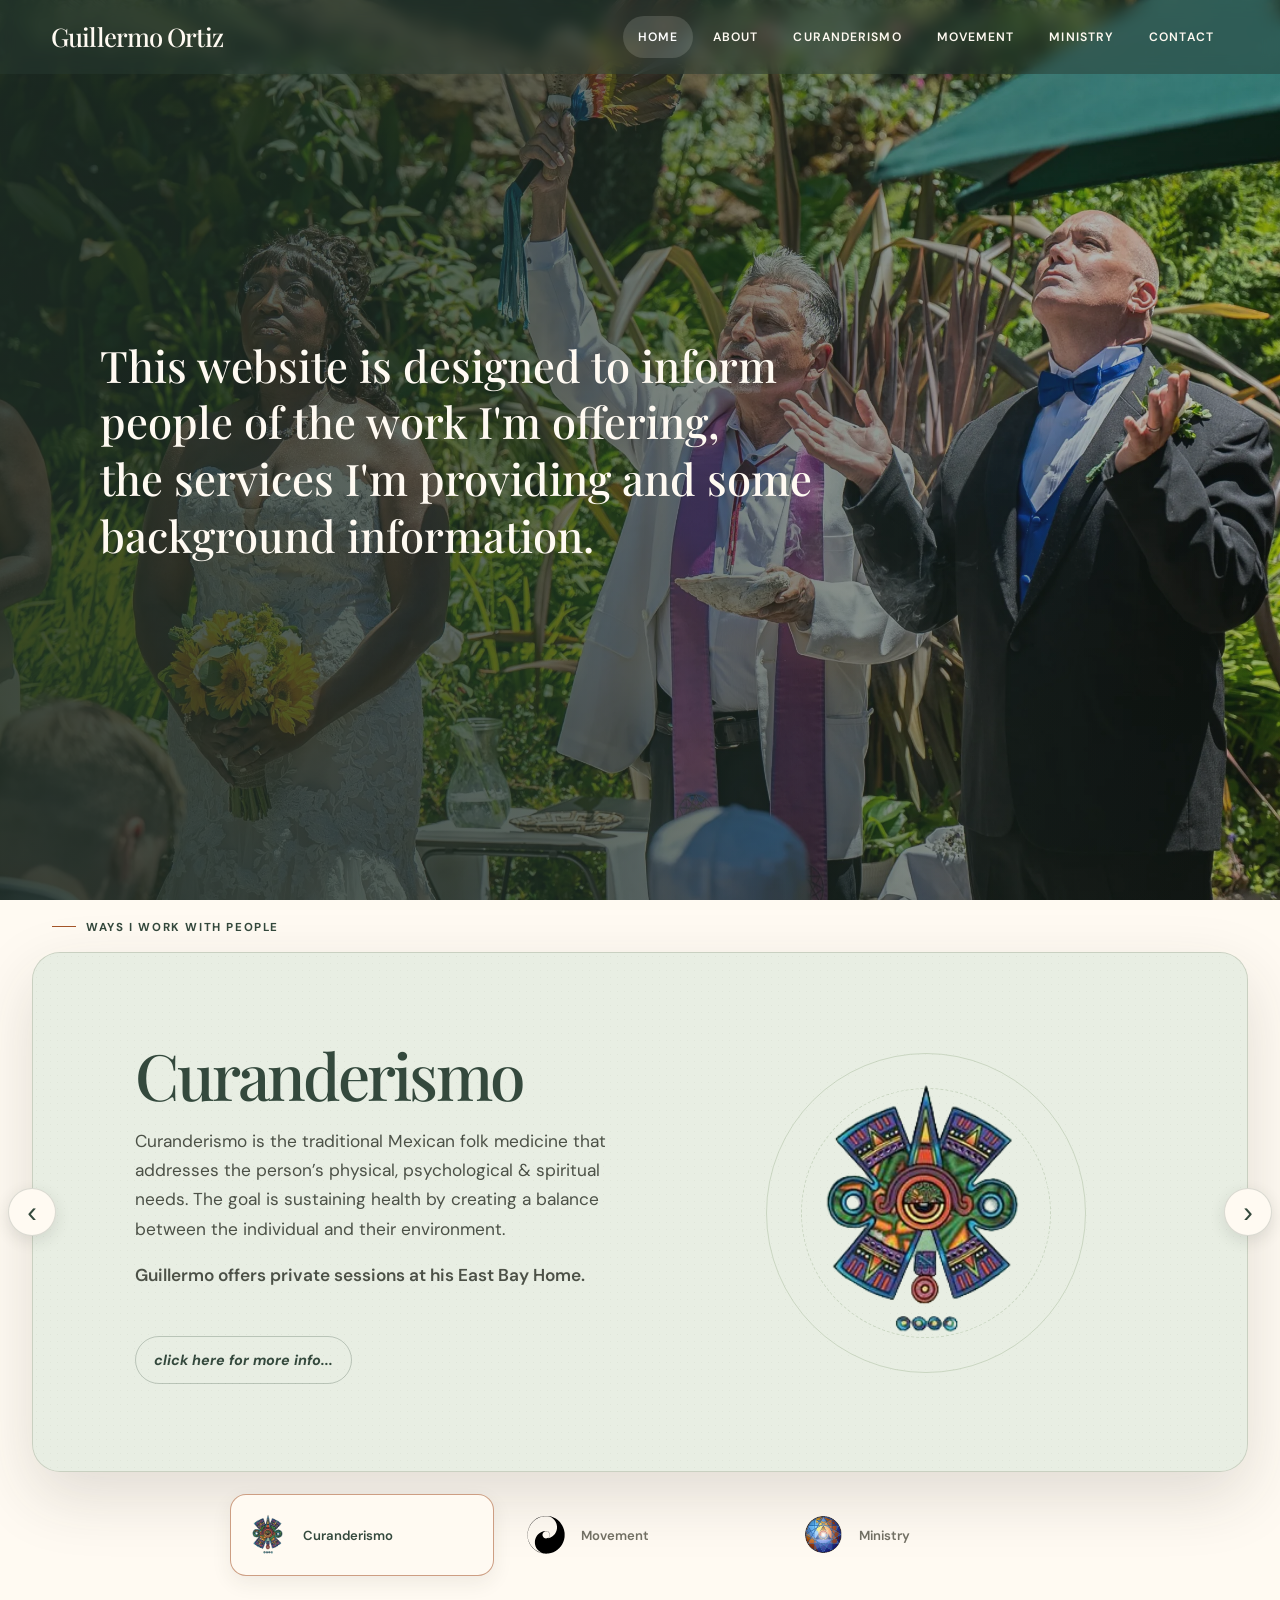
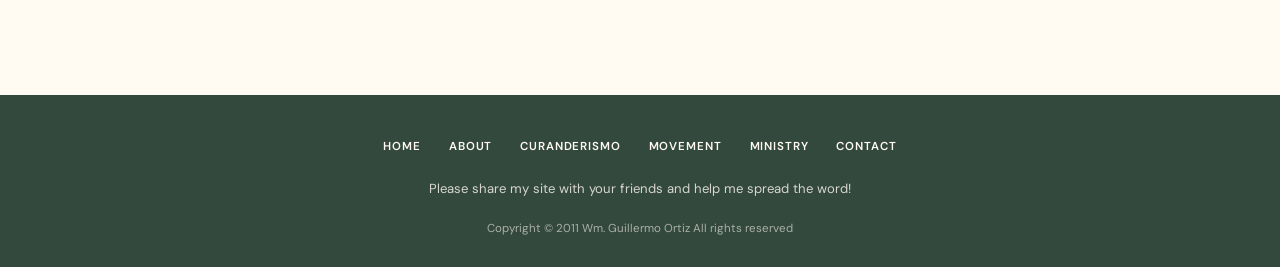
==== index.html @ c26d310f "change favicon, add initial seo" ====
<!DOCTYPE html
  PUBLIC "-//W3C//DTD XHTML 1.0 Transitional//EN" "http://www.w3.org/TR/xhtml1/DTD/xhtml1-transitional.dtd">
<html xmlns="http://www.w3.org/1999/xhtml">

<head>
  <meta http-equiv="Content-Type" content="text/html; charset=utf-8" />
  <meta name="viewport" content="width=device-width, initial-scale=1" />
  <title>Wm Guillermo Ortiz | Curanderismo, Movement &amp; Ministry</title>
  <meta name="description" content="Explore Wm Guillermo Ortiz’s work in curanderismo, tai chi ch’uan, movement, and ministry, cultivating health, joy, and well-being in the East Bay." />
  <link rel="canonical" href="https://www.wmguillermo.com/" />
  <meta property="og:type" content="website" />
  <meta property="og:site_name" content="Wm Guillermo Ortiz" />
  <meta property="og:title" content="Wm Guillermo Ortiz | Curanderismo, Movement &amp; Ministry" />
  <meta property="og:description" content="Cultivating and sustaining health, joy and well-being in one’s body, home and life." />
  <meta property="og:url" content="https://www.wmguillermo.com/" />
  <meta property="og:image" content="https://www.wmguillermo.com/images/og-guillermo.png" />
  <meta property="og:image:width" content="1200" />
  <meta property="og:image:height" content="630" />
  <meta property="og:image:alt" content="Wm Guillermo Ortiz — curanderismo, movement, and ministry" />
  <meta name="twitter:card" content="summary_large_image" />
  <meta name="twitter:title" content="Wm Guillermo Ortiz | Curanderismo, Movement &amp; Ministry" />
  <meta name="twitter:description" content="Cultivating and sustaining health, joy and well-being in one’s body, home and life." />
  <meta name="twitter:image" content="https://www.wmguillermo.com/images/og-guillermo.png" />
  <meta name="twitter:image:alt" content="Wm Guillermo Ortiz — curanderismo, movement, and ministry" />
  <script type="application/ld+json">
    {
      "@context": "https://schema.org",
      "@type": "Person",
      "name": "Wm Guillermo Ortiz",
      "url": "https://www.wmguillermo.com/",
      "image": "https://www.wmguillermo.com/images/about-pic3.jpg",
      "description": "Movement teacher, curandero, and ordained minister cultivating health, joy, and well-being in body, home, and life.",
      "knowsAbout": ["Curanderismo", "Tai chi ch’uan", "Movement awareness", "Conscious dance", "Ceremony and ministry"]
    }
  </script>
  <link href="/css/styles.css" rel="stylesheet" type="text/css" media="screen" />
  <link rel="icon" type="image/png" sizes="64x64" href="/images/favicon.png" />
  <link rel="shortcut icon" href="/images/favicon.ico" />
  <link rel="apple-touch-icon" sizes="180x180" href="/images/apple-touch-icon.png" />
  <link href="https://fonts.googleapis.com/css2?family=Great+Vibes&family=Playfair+Display:wght@400;700&display=swap" rel="stylesheet">

</head>

<body>
  <div id="wrap" class="index">
    <div id="header">
      <div id="topnav">
        <a class="site-logo" href="index.html" aria-label="Guillermo Ortiz home">Guillermo Ortiz</a>
        <button class="mobile-menu-toggle" type="button" aria-controls="primary-navigation" aria-expanded="false" aria-label="Open navigation menu">
          <span></span><span></span><span></span>
        </button>
        <ul id="primary-navigation" aria-label="Primary navigation">
          <li><a href="index.html" aria-current="page">home</a></li>
          <li><a href="about.html">about</a></li>
          <li><a href="curanderismo.html">curanderismo</a></li>
          <li><a href="movement.html">movement</a></li>
          <li><a href="ministry.html">ministry</a></li>
          <li><a href="contact.html">contact</a></li>
</ul>
      </div>
      <div id="masthead">
        <h2 class="bigger-text italic">
          This website is designed to inform people of the work I'm
          offering,<br /> the services I'm providing and some background information.</h2>
      </div>
    </div>

    <section class="service-carousel" aria-label="Explore Guillermo's work">
      <div class="service-carousel__heading">
        <span class="service-carousel__eyebrow">WAYS I WORK WITH PEOPLE</span>
      </div>
      <div class="service-carousel__stage">
        <button class="service-carousel__arrow service-carousel__arrow--previous" type="button" aria-label="Previous service" data-service-step="-1">‹</button>
        <div class="service-carousel__slides" aria-live="polite" aria-atomic="true">
          <a class="service-slide service-slide--curanderismo is-active" href="curanderismo.html" aria-labelledby="curanderismo-title" data-service-slide="0">
            <div class="service-slide__copy">
              <h2 id="curanderismo-title">Curanderismo</h2>
              <p>Curanderismo is the traditional Mexican folk medicine that addresses the person’s physical, psychological &amp; spiritual needs. The goal is sustaining health by creating a balance between the individual and their environment.</p>
              <p class="service-slide__note">Guillermo offers private sessions at his East Bay Home.</p>
              <span class="service-slide__link">click here for more info...</span>
            </div>
            <div class="service-slide__art service-slide__art--curanderismo">
              <img src="/images/curanderismo-emblem.png" alt="Colorful traditional Mexican Curanderismo emblem" />
            </div>
          </a>
          <a class="service-slide service-slide--movement" href="movement.html" aria-labelledby="movement-title" data-service-slide="1" hidden>
            <div class="service-slide__copy">
              <h2 id="movement-title">Movement</h2>
              <p>As a Movement teacher for over 45 years (tai chi ch’uan, dance &amp; various embodiment practices) Wm Guillermo offers sessions that provide an in-depth approach that identify one’s movement patterns, develop a greater sense of grounding, balance and alignment and cultivate an effective &amp; fun daily practice.</p>
              <span class="service-slide__link">click for more info...</span>
            </div>
            <div class="service-slide__art service-slide__art--movement">
              <img src="/images/movement-emblem.svg" alt="Black yin-yang movement symbol" />
            </div>
          </a>
          <a class="service-slide service-slide--ministry" href="ministry.html" aria-labelledby="ministry-title" data-service-slide="2" hidden>
            <div class="service-slide__copy">
              <h2 id="ministry-title">Ministry</h2>
              <p>Wm Guillermo Ortiz is an ordained minister who received his Master of Divinity in 2006 from the Seminary of Spiritual Peacemaking in Ashland, Oregon.</p>
              <p class="service-slide__note">He conducts weddings, coming-of-age initiations, last rites and public ceremonies.</p>
              <span class="service-slide__link">click for more info...</span>
            </div>
            <div class="service-slide__art service-slide__art--ministry">
              <img src="/images/ministry-emblem.png" alt="Blue and gold geometric ministry emblem" />
            </div>
          </a>
        </div>
        <button class="service-carousel__arrow service-carousel__arrow--next" type="button" aria-label="Next service" data-service-step="1">›</button>
      </div>
      <div class="service-carousel__navigation" role="group" aria-label="Choose a service">
        <button class="service-carousel__thumb is-active" type="button" aria-pressed="true" data-service-index="0">
          <img src="/images/curanderismo-emblem.png" alt="" />
          <span>Curanderismo</span>
        </button>
        <button class="service-carousel__thumb" type="button" aria-pressed="false" data-service-index="1">
          <img src="/images/movement-emblem.svg" alt="" />
          <span>Movement</span>
        </button>
        <button class="service-carousel__thumb" type="button" aria-pressed="false" data-service-index="2">
          <img src="/images/ministry-emblem.png" alt="" />
          <span>Ministry</span>
        </button>
      </div>
    </section>






    <!-- <div class="skin-voyager">
      <dl class="slidedeck">
        <dd>
          <div align="center" class="marg-topbot24"><a href="tile.html"><img src="images/slide-ortiz-tile.jpg" /></a>
          </div>
        </dd>
        <dt>&nbsp;</dt>
        <dd>
          <div align="center"></div>
        </dd>
        <dd>
          <div align="center" class="marg-bot24"><a href="ministry.html"><img src="images/slide-ministry.jpg" /></a>
          </div>
        </dd>
        <dt>&nbsp;</dt>
        <dd>
          <div align="center"></div>
        </dd>
        <dt>&nbsp;</dt>
        <dd>
          <div align="center"></div>
        </dd>
        <dd>
          <div align="center" class="marg-bot24"><a href="curanderismo.html"><img
                src="images/slide-curanderismo.jpg" /></a></div>
        </dd>
        <dt>&nbsp;</dt>
        <dd>
          <div align="center"></div>
        </dd>
        <dt>&nbsp;</dt>
        <dd>
          <div align="center"></div>
        </dd>
        <dd>
          <div align="center" class="marg-bot24"><a href="movement.html"><img src="images/slide-movement.jpg" /></a>
          </div>
        </dd>
      </dl>
    </div> -->
<!--     <script type="text/javascript">
      // The most basic implementation using the default options
      $('.slidedeck').slidedeck();
    </script> -->

 <!--    <form action="http://www.wmguillermo.com/cgi-bin/FormMail.pl" method="POST"
      enctype="application/x-www-form-urlencoded">

      <input type="hidden" name="recipient" value="info">
      <input type="hidden" name="subject" value="wmguillermo.com contact/home page">
      <input type="hidden" name="redirect" value="http://www.wmguillermo.com/contact-response.html">
      <div class="box">
        <h1>You can contact me at 510-685-8270, or, use this form: </h1>
        <label>
          <span>Name</span> <input type="text" class="input_text" name="realname" id="realname" />
        </label>
        <label>
          <span>Email </span>
          <input type="text" class="input_text" name="email" id="email" />
          &nbsp;&nbsp;(I hate spam too. Your address is safe.) </label>
        <label>
          <span>Enter Code </span>
          <input type="text" class="input_text" name="secretfield" id="secretfield" />
          &nbsp;&nbsp;<strong>( &lt; TYPE THIS WORD IN: nospam )</strong> </label>
        <label>
          <span>Telephone</span>
          <input type="text" class="input_text" name="phone" id="phone" />
          &nbsp;&nbsp;(If you'd like me to call you)</label>
        <label>
          <span>Concerning </span>
          <input type="text" class="input_text" name="concerning" id="concerning" />
          &nbsp;&nbsp;(Which services are you interested in?)</label>
        <label>
          <span>Message</span>
          <textarea class="message" name="message" id="message"></textarea>
          <input type="submit" class="button" value="Send Now" />
        </label>
      </div>
    </form> -->


    <div id="footer">
      <div></div>
      <ul>
        <li><a href="index.html">home</a></li>
        <li><a href="about.html">about</a></li>
        <li><a href="curanderismo.html">curanderismo</a></li>
        <li><a href="movement.html">movement</a></li>
        <li><a href="ministry.html">ministry</a></li>
        <li><a href="contact.html">contact</a></li>
      </ul>
      <p class="mar-top">Please share my site with your friends and help me spread the word!</p><!-- 
      <div class="addthis_toolbox addthis_default_style addthis_32x32_style"
        style="width:300px; margin:0 auto; text-align:center;  padding-left:30px; padding-top: 12px;">
        <a class="addthis_button_twitter" style="padding-right: 12px;"></a>
        <a class="addthis_button_myspace" style="padding-right: 12px;"></a>
        <a class="addthis_button_facebook" style="padding-right: 12px;"></a>
        <a class="addthis_button_stumbleupon" style="padding-right: 12px;"></a>
        <a class="addthis_button_email" style="padding-right: 12px;"></a>
        <a class="addthis_button_compact"></a>
      </div>
      <script type="text/javascript" src="http://s7.addthis.com/js/250/addthis_widget.js#username=xa-4d3b138d6358c7a4">
        var addthis_exclude = 'print';
      </script> -->
      <!-- AddThis Button END -->
      <p class="tone-down-padtop">Copyright &copy; 2011 Wm. Guillermo Ortiz All rights reserved</p>
    </div>
  </div>

  <script defer src="/js/service-carousel.js"></script>
  <script defer src="/js/scroll-reveal.js"></script>
  <script defer src="/js/mobile-menu.js"></script>
</body>

</html>
---- css/styles.css ----
@import url("colors.css");

@import url("https://fonts.googleapis.com/css2?family=DM+Sans:wght@400;500;600;700&family=Playfair+Display:ital,wght@0,500;0,600;0,700;1,500&display=swap");

:root {
  --font-body: "DM Sans", "Trebuchet MS", sans-serif;
  --font-display: "Playfair Display", Georgia, serif;
  --content-width: 100%;
  --reading-width: 1600px;
  --radius-card: 22px;
  --radius-image: 14px;
  --ease: 180ms ease;
}

*,
*::before,
*::after {
  box-sizing: border-box;
}

html {
  scroll-behavior: smooth;
  background: var(--paper);
}

body {
  margin: 0;
  color: var(--ink);
  background-color: var(--paper);
  background-image: radial-gradient(rgb(85 74 54 / 5%) 0.55px, transparent 0.55px);
  background-size: 7px 7px;
  font-family: var(--font-body);
  font-size: 16px;
  line-height: 1.75;
  -webkit-font-smoothing: antialiased;
}

.scroll-scene {
  /* Temporarily hidden while reviewing the page layout. */
  display: none;
  --scene-opacity: 0.52;
  position: fixed;
  inset: 0;
  z-index: 0;
  width: 100%;
  height: 100%;
  opacity: 0;
  pointer-events: none;
  transition: opacity 1100ms ease-out;
}

.scroll-scene.is-visible {
  opacity: var(--scene-opacity);
}

@media (prefers-reduced-motion: reduce) {
  .scroll-scene {
    opacity: var(--scene-opacity);
    transition: none;
  }
}

body.has-scroll-scene #wrap {
  position: relative;
  z-index: 1;
  background: transparent;
}

img {
  display: block;
  max-width: 100%;
  height: auto;
}

a {
  color: var(--clay);
  text-decoration-thickness: 1px;
  text-underline-offset: 0.2em;
  transition: color var(--ease), background-color var(--ease), transform var(--ease);
}

a:hover {
  color: var(--forest);
}

a:focus-visible,
button:focus-visible,
input:focus-visible,
textarea:focus-visible {
  outline: 3px solid var(--ochre);
  outline-offset: 3px;
}

#wrap {
  width: 100%;
  max-width: none;
  margin: 0;
  overflow: hidden;
  background: var(--paper-light);
  border: 0;
  border-radius: 0;
  box-shadow: none;
}

/* Shared navigation */
#header,
#short-header {
  position: relative;
  z-index: 2;
}

#short-header {
  height: 74px;
}

#topnav {
  position: fixed;
  top: 0;
  left: 0;
  z-index: 100;
  display: flex;
  justify-content: space-between;
  align-items: center;
  width: 100%;
  height: 74px;
  padding: 5px clamp(20px, 4vw, 52px);
  background: var(--forest);
  color: var(--paper-light);
}

.site-logo {
  display: inline-flex;
  align-items: center;
  flex: 0 0 auto;
  min-height: 64px;
  color: var(--paper-light);
  font-family: var(--font-display);
  font-size: clamp(1.25rem, 2vw, 1.65rem);
  font-weight: 500;
  letter-spacing: -0.035em;
  line-height: 1;
  text-decoration: none;
  transition: color var(--ease), text-shadow var(--ease);
  white-space: nowrap;
}

.site-logo:hover {
  color: var(--white);
  text-shadow: 0 0 14px rgb(255 253 248 / 24%);
}

@keyframes fade-in {
  from {
    opacity: 0;
  }
  to {
    opacity: 1;
  }
}

@media (prefers-reduced-motion: no-preference) {
  .scroll-reveal {
    opacity: 0;
    transition: opacity 650ms ease-out;
  }

  .scroll-reveal.is-visible {
    opacity: 1;
  }

  .scroll-reveal.scroll-slide-in--left,
  .scroll-reveal.scroll-slide-in--right {
    transition: opacity 1000ms 120ms ease-out,
      transform 1000ms 120ms linear;
  }

  .scroll-reveal.scroll-slide-in--left {
    transform: translate3d(-96px, 0, 0);
  }

  .scroll-reveal.scroll-slide-in--right {
    transform: translate3d(96px, 0, 0);
  }

  .scroll-reveal.is-visible.scroll-slide-in--left,
  .scroll-reveal.is-visible.scroll-slide-in--right {
    transform: translate3d(0, 0, 0);
  }

  #topnav .site-logo {
    animation: fade-in 800ms ease-out both;
  }

  #topnav ul {
    animation: fade-in 750ms 180ms ease-out both;
  }

  .title-container {
    animation: fade-in 750ms 300ms ease-out both;
  }

  #wrap.index #masthead h2 {
    animation: fade-in 850ms 380ms ease-out both;
  }

  #content {
    animation: fade-in 800ms 500ms ease-out both;
  }

  .service-carousel__heading {
    animation: fade-in 750ms 500ms ease-out both;
  }

  .service-carousel__navigation {
    animation: fade-in 750ms 650ms ease-out both;
  }
}

#topnav ul,
#footer ul {
  display: flex;
  flex-wrap: wrap;
  justify-content: center;
  align-items: center;
  gap: 5px;
  padding: 0;
  margin: 0;
  list-style: none;
}

#topnav ul {
  margin-left: auto;
}

#topnav li,
#footer li {
  margin: 0;
}

#topnav li a,
#topnav li.current {
  display: inline-flex;
  align-items: center;
  min-height: 42px;
  padding: 8px 15px;
  border-radius: 999px;
  color: var(--paper-light);
  font-size: 0.76rem;
  font-weight: 600;
  letter-spacing: 0.09em;
  line-height: 1;
  text-decoration: none;
  text-transform: uppercase;
}

#topnav li a:hover,
#topnav li.current,
#topnav li a[aria-current="page"] {
  background: rgb(255 250 242 / 14%);
  color: #fff;
}

/* Home masthead */
#wrap.index #header {
  display: flex;
  flex-direction: column;
  min-height: 100vh;
  min-height: 100svh;
  background:
    linear-gradient(90deg, rgb(31 46 38 / 84%) 0%, rgb(31 46 38 / 68%) 42%, rgb(31 46 38 / 24%) 100%),
    linear-gradient(0deg, rgb(31 46 38 / 20%), transparent 52%),
    url("../images/ministry-1.webp") center 42% / cover no-repeat;
}

#wrap.index #topnav {
  background: rgb(40 59 50 / 48%);
  backdrop-filter: blur(8px);
}

#masthead {
  position: relative;
  display: flex;
  flex-direction: column;
  justify-content: flex-end;
  min-height: clamp(360px, 47vw, 530px);
  padding: clamp(35px, 7vw, 86px) clamp(28px, 8vw, 100px);
  color: var(--paper-light);
}

#wrap.index #masthead {
  flex: 1;
  justify-content: center;
  min-height: 0;
  background: transparent;
}

#masthead::after {
  position: absolute;
  right: clamp(22px, 7vw, 88px);
  bottom: 48px;
  width: 100px;
  height: 100px;
  border: 1px solid rgb(244 239 228 / 42%);
  border-radius: 50%;
  content: "";
  opacity: 0.7;
}

#wrap.index #masthead::after {
  display: none;
}

#masthead h2 {
  position: relative;
  z-index: 1;
  max-width: 730px;
  margin: 36px 0 0;
  color: var(--paper-light);
  font-family: var(--font-display);
  font-size: clamp(1.7rem, 3.4vw, 3rem);
  font-weight: 500;
  line-height: 1.3;
}

#wrap.index #masthead h2 {
  max-width: 760px;
  margin: 0;
  font-style: normal;
}

.bigger-text {
  font-size: inherit;
}

/* Interior page title */
.title-container {
  position: relative;
  display: flex;
  flex-direction: column;
  align-items: flex-start;
  width: min(100% - 80px, 1600px);
  max-width: none;
  margin-inline: auto;
  padding: clamp(55px, 8vw, 92px) 0 30px;
}

.title {
  display: block;
  color: var(--forest);
  font-family: var(--font-display);
  font-size: clamp(2.9rem, 7vw, 5.3rem);
  font-weight: 500;
  letter-spacing: -0.055em;
  line-height: 1.05;
}

.title-container hr {
  width: 100%;
  height: 1px;
  margin: 30px 0 0;
  border: 0;
  background: linear-gradient(90deg, var(--ochre), var(--line) 55%, transparent);
}

/* Reading column and content rhythm */
#content {
  width: min(100% - 80px, var(--reading-width));
  margin: 0 auto;
  padding: 12px 0 46px;
  color: var(--ink-soft);
  font-size: clamp(1.0625rem, calc(1rem + 0.13vw), 1.125rem);
}

#content::after {
  display: block;
  clear: both;
  content: "";
}

#content h1,
#content h2,
#content h3,
#content h4,
#content h5 {
  color: var(--forest);
  font-family: var(--font-display);
  font-weight: 500;
  line-height: 1.25;
}

#content h1 {
  margin: 0 0 20px;
  font-size: clamp(2rem, 4vw, 3rem);
  letter-spacing: -0.035em;
}

#content h2 {
  margin: 2.4em 0 0.55em;
  font-size: clamp(1.55rem, 2.6vw, 2.05rem);
  letter-spacing: -0.025em;
}

#content h3 {
  margin: 2em 0 0.5em;
  font-size: 1.45rem;
}

#content h4,
#content h5 {
  margin: 1.8em 0 0.5em;
  font-size: 1.15rem;
}

.curand #content h4 {
  clear: both;
}

#content p {
  margin: 0 0 1.35em;
  line-height: 1.85;
}

#content .para-one {
  color: var(--clay);
  font-family: var(--font-display);
  font-size: clamp(1.25rem, 2vw, 1.55rem);
  font-style: italic;
  line-height: 1.6;
}

#content blockquote {
  margin: 2.2rem 0;
  padding: 25px 30px;
  border-left: 3px solid var(--ochre);
  border-radius: 0 var(--radius-image) var(--radius-image) 0;
  background: var(--sage-pale);
  color: var(--ink-soft);
}

#content blockquote p:last-child {
  margin-bottom: 0;
}

#content blockquote.center-text h5 {
  margin: 1.15em 0 0.2em;
}

#content blockquote.center-text h5:nth-of-type(2),
#content blockquote.center-text br {
  display: none;
}

#content blockquote.center-text p {
  margin-bottom: 0.55em;
}

#content .quote-sig,
.quote-sig {
  margin-top: -0.6em;
  color: var(--muted);
  font-size: 1rem;
  font-style: italic;
}

.italic {
  font-style: italic;
}

.img-left,
.img-right,
.img-right-vert-mar {
  width: min(42%, 440px);
  height: auto;
  margin: 0.35em 32px 22px 0;
  border: 7px solid var(--white);
  border-radius: var(--radius-image);
  box-shadow: 0 8px 24px rgb(45 48 40 / 13%);
  object-fit: cover;
}

.img-left {
  float: left;
}

.img-right,
.img-right-vert-mar {
  float: right;
  margin-right: 0;
  margin-left: 32px;
}

/* Keep small originals crisp while giving larger source images room to balance
   the wide reading column. */
#content img[src$="sam.jpg"] { max-width: 347px; }
#content img[src$="tile-1.jpg"] { max-width: 352px; }
#content img[src$="tile-3.jpg"] { max-width: 350px; }
#content img[src$="elana-1.jpg"] { max-width: 209px; }

.img-right-vert-mar {
  margin-top: 22px;
}

.top-10 {
  margin-top: 10px;
}

.center-text {
  text-align: center;
}

.tone-down,
.tone-down-padtop {
  color: var(--muted);
}

/* Contact forms */
#wrap.contact #content {
  width: min(100% - 56px, 800px);
}

form {
  width: min(100% - 56px, 800px);
  margin: 18px auto 70px;
}

.box {
  padding: clamp(24px, 5vw, 48px);
  border: 1px solid var(--line);
  border-radius: var(--radius-card);
  background:
    radial-gradient(ellipse at top right, rgb(213 147 97 / 10%), transparent 48%),
    #f7f2e8;
  box-shadow: 0 14px 34px rgb(45 48 40 / 8%);
}

.box h1 {
  margin: 0 0 26px;
  color: var(--forest);
  font-family: var(--font-display);
  font-size: clamp(1.55rem, 3vw, 2rem);
  font-weight: 500;
  line-height: 1.35;
}

.box h1 a {
  color: var(--clay);
  white-space: nowrap;
}

.box label {
  display: flex;
  flex-wrap: wrap;
  align-items: center;
  gap: 9px 12px;
  padding: 13px 0;
  color: var(--muted);
  font-size: 1rem;
}

.box label > span {
  flex: 0 0 118px;
  color: var(--ink);
  font-size: 1rem;
  font-weight: 600;
}

.box .input_text,
.box .message {
  flex: 1 1 260px;
  min-width: 0;
  padding: 12px 14px;
  border: 1px solid #c9c1b1;
  border-radius: 9px;
  background: var(--white);
  color: var(--ink);
  font: inherit;
}

.box .message {
  min-height: 150px;
  resize: vertical;
}

.box label:has(.button) {
  justify-content: flex-start;
}

.box .button {
  flex: 0 0 auto;
  min-height: 47px;
  margin: 12px 0 0 130px;
  padding: 11px 24px;
  border: 0;
  border-radius: 999px;
  background: var(--clay);
  color: var(--white);
  cursor: pointer;
  font: 600 0.83rem var(--font-body);
  letter-spacing: 0.08em;
  text-transform: uppercase;
  transition: background-color var(--ease), transform var(--ease);
}

.box .button:hover {
  transform: translateY(-2px);
  background: var(--forest);
}

/* Homepage service carousel */
.service-carousel {
  --slide-accent: var(--sage);
  width: min(100% - 64px, 1420px);
  margin: -50px auto 0;
  padding: 68px 0 74px;
  position: relative;
  z-index: 1;
}

.service-carousel__heading {
  display: flex;
  justify-content: space-between;
  align-items: center;
  margin: 0 20px 14px;
  color: var(--forest);
}

.service-carousel__eyebrow,
.service-slide__kicker {
  font-size: 0.72rem;
  font-weight: 700;
  letter-spacing: 0.14em;
  text-transform: uppercase;
}

.service-carousel__eyebrow::before {
  display: inline-block;
  width: 24px;
  height: 1px;
  margin: 0 10px 4px 0;
  background: var(--clay);
  content: "";
}

.service-carousel__eyebrow {
  text-transform: uppercase;
}

.service-carousel__stage {
  position: relative;
}

.service-carousel__slides {
  display: grid;
  overflow: hidden;
  border: 1px solid rgb(76 81 71 / 13%);
  border-radius: 28px;
  background: var(--sage-light);
  box-shadow: 0 24px 65px rgb(45 48 40 / 15%);
}

.service-slide {
  --slide-accent: var(--sage);
  display: grid;
  align-self: start;
  grid-area: 1 / 1;
  min-height: 420px;
  grid-template-columns: minmax(0, 1.05fr) minmax(280px, 0.95fr);
  align-items: center;
  gap: clamp(30px, 7vw, 110px);
  padding: clamp(34px, 6.5vw, 90px) clamp(38px, 8vw, 120px);
  background-color: #e8eee3;
  background-image: radial-gradient(rgb(85 74 54 / 5%) 0.55px, transparent 0.55px);
  background-size: 7px 7px;
  color: var(--ink);
  cursor: pointer;
  text-decoration: none;
  opacity: 1;
  transition: opacity 760ms ease-in-out;
}

.service-slide[hidden] {
  display: none;
}

.service-slide.is-fading-in,
.service-slide.is-fading-out {
  opacity: 0;
}

.service-slide.is-fading-out {
  pointer-events: none;
}

.service-slide.is-active {
  opacity: 1;
}

.service-slide--movement {
  --slide-accent: var(--ochre);
  background-color: #eee7db;
}

.service-slide--ministry {
  --slide-accent: var(--clay);
  background-color: #f3e8d7;
}

.service-slide__copy {
  max-width: 610px;
}

.service-slide__kicker {
  margin-bottom: 14px;
  color: var(--slide-accent);
}

.service-slide h2 {
  margin: 0 0 18px;
  color: var(--forest);
  font-family: var(--font-display);
  font-size: clamp(2.3rem, 5vw, 4.5rem);
  font-weight: 500;
  letter-spacing: -0.045em;
  line-height: 1.04;
}

.service-slide__copy > p:not(.service-slide__kicker) {
  max-width: 610px;
  color: var(--ink-soft);
  font-size: clamp(1rem, 1.35vw, 1.2rem);
  line-height: 1.7;
}

.service-slide__copy .service-slide__note {
  margin-top: 14px;
  color: var(--forest);
  font-size: 0.95rem;
  font-weight: 600;
}

.service-slide__link {
  display: inline-flex;
  align-items: center;
  gap: 14px;
  min-height: 48px;
  margin-top: 28px;
  padding: 0 18px;
  border: 1px solid rgb(52 73 61 / 26%);
  border-radius: 999px;
  color: var(--forest);
  font-size: 0.9rem;
  font-style: italic;
  font-weight: 700;
  letter-spacing: 0;
  text-decoration: none;
  text-transform: none;
  transition: color var(--ease), background-color var(--ease), border-color var(--ease), transform var(--ease);
}

.service-slide:hover .service-slide__link,
.service-slide:focus-visible .service-slide__link {
  transform: translateY(-2px);
  border-color: var(--forest);
  background: var(--forest);
  color: var(--white);
}

.service-slide__art {
  display: grid;
  min-height: 290px;
  place-items: center;
  position: relative;
}

.service-slide__art::before,
.service-slide__art::after {
  position: absolute;
  z-index: 0;
  border: 1px solid color-mix(in srgb, var(--slide-accent) 33%, transparent);
  border-radius: 50%;
  content: "";
}

.service-slide__art::before {
  width: min(100%, 320px);
  aspect-ratio: 1;
}

.service-slide__art::after {
  width: min(78%, 250px);
  aspect-ratio: 1;
  border-style: dashed;
  transform: rotate(-14deg);
}

.service-slide__art img {
  position: relative;
  z-index: 1;
  width: min(65%, 240px);
  max-height: 270px;
  object-fit: contain;
}

.service-slide__art--movement img {
  width: min(58%, 220px);
}

.service-slide__art--ministry img {
  width: min(66%, 240px);
}

.service-slide__art-caption {
  position: absolute;
  z-index: 2;
  right: 0;
  bottom: 0;
  padding: 8px 13px;
  border: 1px solid rgb(76 81 71 / 14%);
  border-radius: 999px;
  background: rgb(255 250 242 / 76%);
  color: var(--muted);
  font-family: var(--font-display);
  font-size: 0.82rem;
  font-style: italic;
}

.service-carousel__arrow {
  display: grid;
  width: 48px;
  height: 48px;
  position: absolute;
  z-index: 3;
  top: 50%;
  place-items: center;
  border: 1px solid rgb(52 73 61 / 18%);
  border-radius: 50%;
  background: var(--paper-light);
  box-shadow: 0 5px 16px rgb(45 48 40 / 12%);
  color: var(--forest);
  cursor: pointer;
  font-size: 1.8rem;
  line-height: 1;
  transform: translateY(-50%);
  transition: transform var(--ease), background-color var(--ease), color var(--ease);
}

.service-carousel__arrow:hover {
  transform: translateY(-50%) scale(1.06);
  background: var(--forest);
  color: var(--white);
}

.service-carousel__arrow--previous { left: -24px; }
.service-carousel__arrow--next { right: -24px; }

.service-carousel__navigation {
  display: grid;
  width: min(100%, 820px);
  grid-template-columns: repeat(3, minmax(0, 1fr));
  gap: 14px;
  margin: 22px auto 0;
}

.service-carousel__thumb {
  display: flex;
  min-width: 0;
  min-height: 82px;
  align-items: center;
  gap: 14px;
  padding: 12px 16px;
  border: 1px solid transparent;
  border-radius: 16px;
  background: transparent;
  color: var(--muted);
  cursor: pointer;
  font: 600 0.82rem var(--font-body);
  text-align: left;
  transition: border-color var(--ease), background-color var(--ease), transform var(--ease), color var(--ease);
}

.service-carousel__thumb:hover {
  transform: translateY(-2px);
  background: rgb(255 250 242 / 62%);
  color: var(--forest);
}

.service-carousel__thumb.is-active {
  border-color: color-mix(in srgb, var(--clay) 55%, transparent);
  background: var(--paper-light);
  box-shadow: 0 7px 20px rgb(45 48 40 / 8%);
  color: var(--forest);
}

.service-carousel__thumb img {
  width: 42px;
  height: 42px;
  flex: 0 0 auto;
  object-fit: contain;
}

.service-carousel__thumb span {
  display: grid;
  gap: 2px;
}

.service-carousel__thumb small {
  color: var(--clay);
  font-size: 0.62rem;
  letter-spacing: 0.1em;
}

/* Footer */
#footer {
  margin-top: 45px;
  padding: 36px 24px 28px;
  background: var(--forest);
  color: var(--paper-light);
  text-align: center;
}

#footer ul {
  gap: 4px 10px;
}

#footer li a {
  display: inline-block;
  padding: 6px 9px;
  color: var(--paper-light);
  font-size: 0.72rem;
  font-weight: 600;
  letter-spacing: 0.075em;
  text-decoration: none;
  text-transform: uppercase;
}

#footer li a:hover {
  color: var(--ochre);
}

#footer p {
  margin: 15px 0 0;
  color: rgb(255 250 242 / 80%);
  font-size: 0.82rem;
}

#footer .tone-down-padtop {
  margin-top: 18px;
  color: rgb(255 250 242 / 58%);
  font-size: 0.72rem;
}

.mar-top { margin-top: 20px; }
.spacer-32 { min-height: 18px; }
.marg-bot24 { margin-bottom: 24px; }
.marg-topbot24 { margin-block: 24px; }
.clear { clear: both; }

@media (max-width: 1000px) {
  .service-slide {
    gap: 35px;
    padding-inline: 66px;
  }

  .service-slide__art {
    min-height: 250px;
  }
}

@media (max-width: 860px) {
  #content {
    width: calc(100% - 48px);
  }

  .img-left,
  .img-right,
  .img-right-vert-mar {
    float: none;
    display: block;
    width: min(100%, 560px);
    margin: 8px auto 24px;
  }
}

@media (max-width: 700px) {
  .scroll-reveal.scroll-slide-in--left {
    transform: translate3d(-72px, 0, 0);
  }

  .scroll-reveal.scroll-slide-in--right {
    transform: translate3d(72px, 0, 0);
  }

  .scroll-scene {
    --scene-opacity: 0.36;
  }

  #wrap {
    width: 100%;
    max-width: none;
    margin: 0 auto;
    border: 0;
    border-radius: 0;
  }

  #topnav {
    height: 132px;
    flex-wrap: wrap;
    justify-content: center;
    align-content: center;
    gap: 0 8px;
    padding: 5px 10px;
  }

  #short-header {
    height: 132px;
  }

  .site-logo {
    min-height: 44px;
    font-size: 1.2rem;
    justify-content: center;
  }

  #topnav ul {
    gap: 2px;
    margin-left: 0;
  }

  #topnav li a,
  #topnav li.current {
    min-height: 36px;
    padding: 7px 10px;
    font-size: 0.65rem;
    letter-spacing: 0.06em;
  }

  #masthead {
    min-height: 330px;
    padding: 35px 25px 47px;
  }

  #wrap.index #header {
    min-height: 100vh;
    min-height: 100svh;
    background-position: 58% center;
  }

  #wrap.index #masthead {
    padding: 35px 25px 47px;
  }

  #masthead::after {
    right: 24px;
    bottom: 20px;
    width: 58px;
    height: 58px;
  }

  #masthead h2 {
    max-width: 560px;
    margin-top: 20px;
  }

  .title-container {
    width: calc(100% - 40px);
    padding: 52px 0 23px;
  }

  #content { width: calc(100% - 40px); }

  .service-carousel {
    width: calc(100% - 32px);
    margin-top: -38px;
    padding-top: 52px;
    padding-bottom: 48px;
  }

  .service-carousel__heading {
    margin-inline: 8px;
  }

  .service-carousel__slides {
    border-radius: 22px;
  }

  .service-slide {
    grid-template-columns: 1fr;
    gap: 18px;
    padding: 30px 27px 34px;
  }

  .service-slide__art {
    min-height: 190px;
    grid-row: 1;
  }

  .service-slide__art::before {
    width: 190px;
  }

  .service-slide__art::after {
    width: 150px;
  }

  .service-slide__art img,
  .service-slide__art--movement img,
  .service-slide__art--ministry img {
    width: auto;
    max-width: 145px;
    max-height: 160px;
  }

  .service-slide__art-caption {
    right: 8px;
    bottom: -3px;
  }

  .service-slide h2 {
    font-size: clamp(2.3rem, 10vw, 3.3rem);
  }

  .service-carousel__arrow {
    width: 40px;
    height: 40px;
  }

  .service-carousel__arrow--previous { left: -12px; }
  .service-carousel__arrow--next { right: -12px; }

  .service-carousel__navigation {
    gap: 6px;
    margin-top: 12px;
  }

  .service-carousel__thumb {
    min-height: 64px;
    justify-content: center;
    gap: 7px;
    padding: 8px;
    border-radius: 12px;
    font-size: 0.72rem;
  }

  .service-carousel__thumb img {
    width: 30px;
    height: 30px;
  }

  form {
    width: calc(100% - 36px);
  }

}

@media (max-width: 480px) {
  body { font-size: 16px; }

  .title {
    font-size: clamp(2.2rem, 10vw, 2.9rem);
  }

  #topnav li a,
  #topnav li.current {
    padding-inline: 7px;
    font-size: 0.59rem;
  }

  #content blockquote {
    padding: 20px;
  }

  .service-carousel__navigation {
    grid-template-columns: 1fr;
  }

  .service-carousel__thumb {
    justify-content: flex-start;
    padding-inline: 14px;
  }

  .box label {
    display: block;
  }

  .box label > span {
    display: block;
    margin-bottom: 7px;
  }

  .box .input_text,
  .box .message {
    width: 100%;
    margin-bottom: 7px;
  }

  .box .button {
    margin: 12px 0 0;
  }
}

/* Compact, keyboard-accessible navigation for phones and tablets. */
.mobile-menu-toggle {
  display: none;
}

@media (max-width: 900px) {
  #topnav {
    height: 74px;
    flex-wrap: nowrap;
    justify-content: space-between;
    gap: 12px;
    padding-inline: clamp(18px, 5vw, 32px);
  }

  #short-header {
    height: 74px;
  }

  #topnav .site-logo {
    min-height: 44px;
    justify-content: flex-start;
    font-size: clamp(1.15rem, 4vw, 1.45rem);
  }

  .mobile-menu-toggle {
    display: flex;
    width: 46px;
    height: 46px;
    flex: 0 0 46px;
    flex-direction: column;
    align-items: center;
    justify-content: center;
    gap: 5px;
    padding: 0;
    border: 1px solid rgb(255 250 242 / 34%);
    border-radius: 50%;
    background: transparent;
    color: var(--paper-light);
    cursor: pointer;
    transition: background-color var(--ease), border-color var(--ease);
  }

  .mobile-menu-toggle:hover,
  #topnav.is-open .mobile-menu-toggle {
    border-color: rgb(255 250 242 / 62%);
    background: rgb(255 250 242 / 12%);
  }

  .mobile-menu-toggle span {
    display: block;
    width: 19px;
    height: 2px;
    border-radius: 2px;
    background: currentColor;
    transition: transform var(--ease), opacity var(--ease);
  }

  #topnav.is-open .mobile-menu-toggle span:first-child {
    transform: translateY(7px) rotate(45deg);
  }

  #topnav.is-open .mobile-menu-toggle span:nth-child(2) {
    opacity: 0;
  }

  #topnav.is-open .mobile-menu-toggle span:last-child {
    transform: translateY(-7px) rotate(-45deg);
  }

  #topnav #primary-navigation {
    position: absolute;
    top: 100%;
    right: 0;
    left: 0;
    display: none;
    max-height: calc(100vh - 74px);
    max-height: calc(100svh - 74px);
    flex-direction: column;
    align-items: stretch;
    gap: 4px;
    overflow-y: auto;
    padding: 12px 18px 20px;
    margin: 0;
    border-radius: 0 0 18px 18px;
    background: var(--forest);
    box-shadow: 0 18px 30px rgb(20 31 25 / 22%);
  }

  #topnav.is-open #primary-navigation {
    display: flex;
    animation: fade-in 180ms ease-out both;
  }

  #topnav #primary-navigation li a {
    display: flex;
    width: 100%;
    min-height: 48px;
    justify-content: flex-start;
    padding: 13px 16px;
    border-radius: 12px;
    font-size: 0.8rem;
    letter-spacing: 0.08em;
  }

  #topnav #primary-navigation li a[aria-current="page"] {
    background: rgb(255 250 242 / 15%);
    color: var(--white);
  }
}

@media (prefers-reduced-motion: reduce) {
  *, *::before, *::after {
    scroll-behavior: auto !important;
    transition-duration: 0.01ms !important;
    animation: none !important;
  }
}
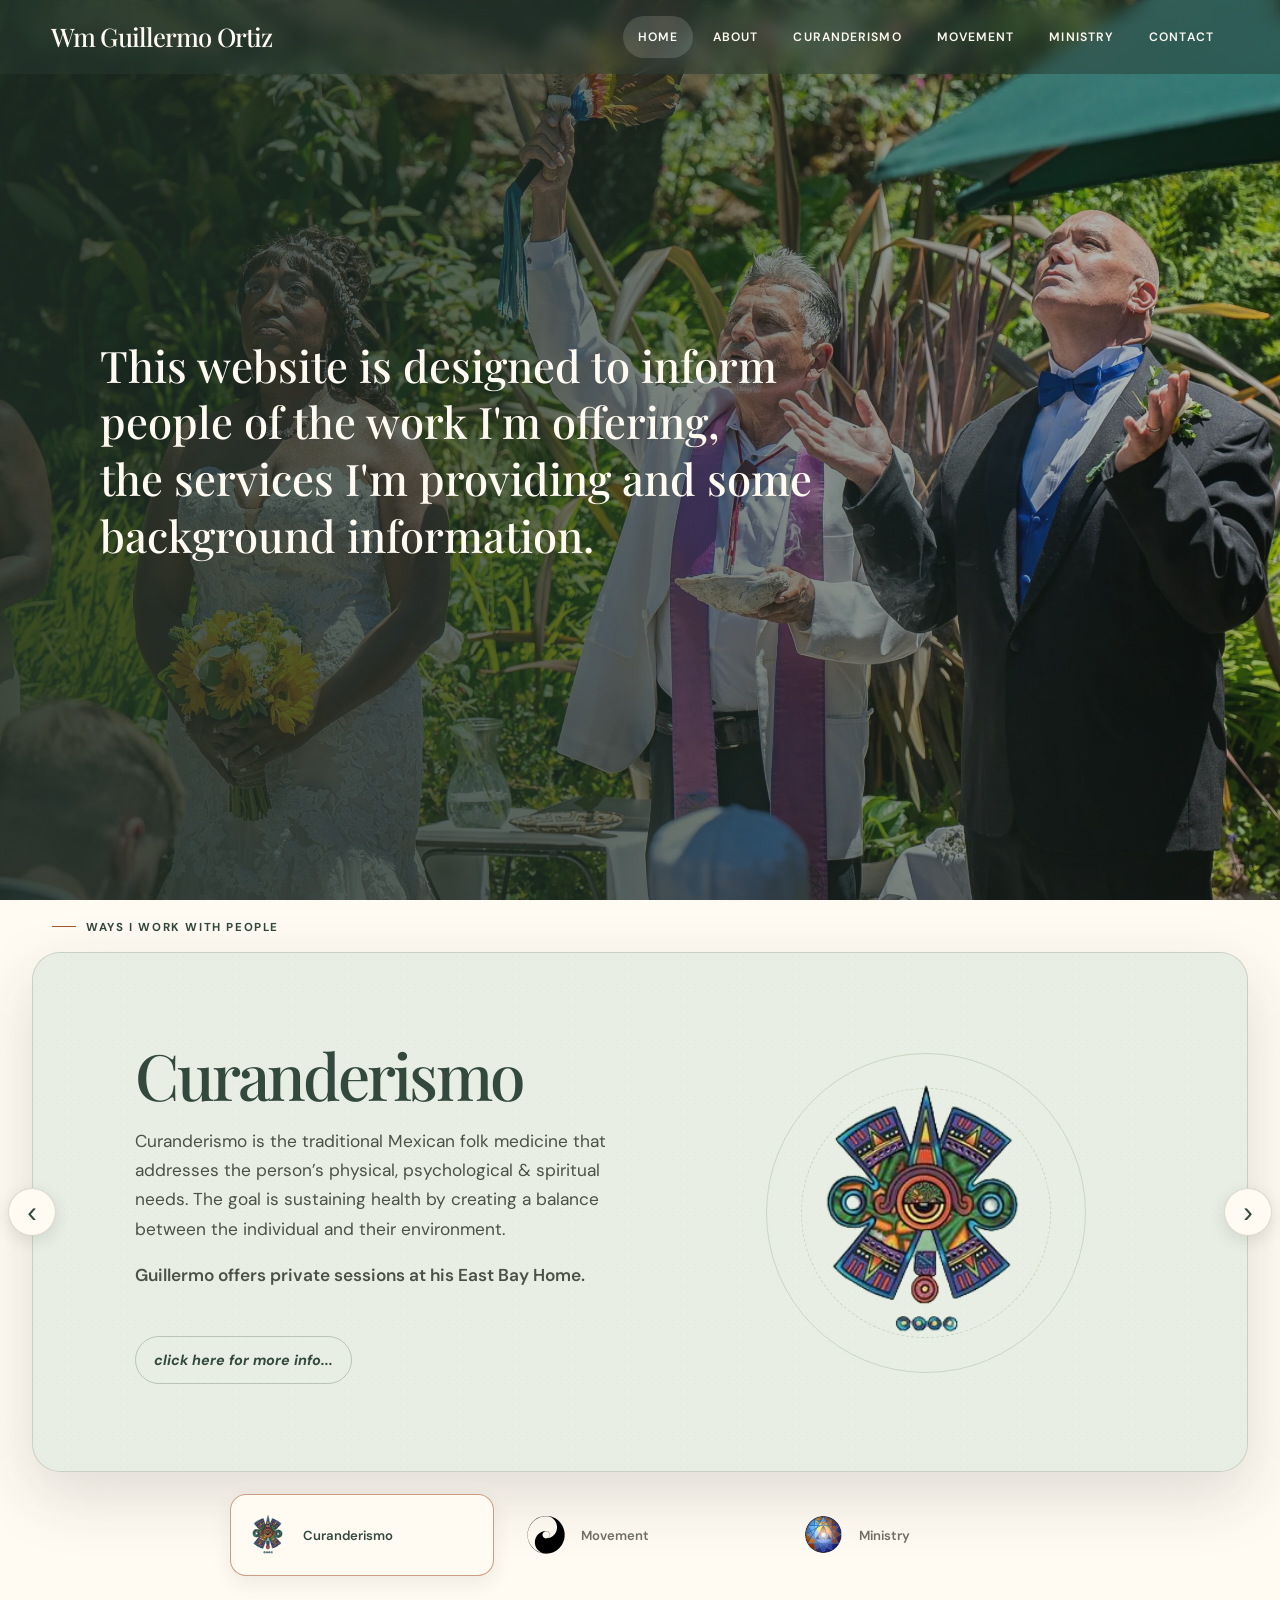
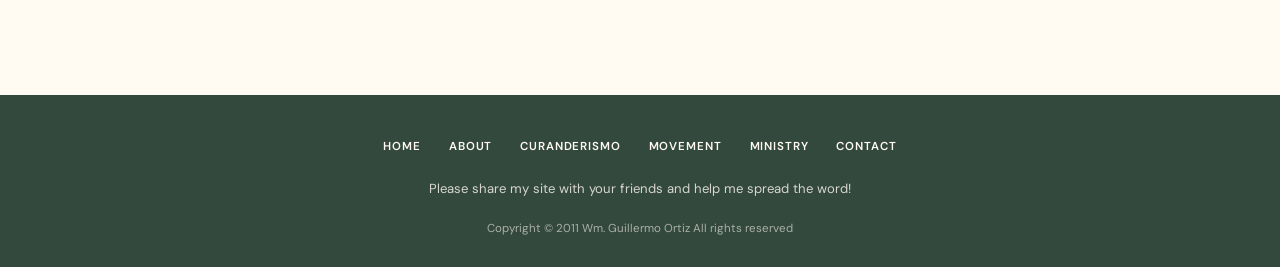
==== commit deb3733d: "si" ====
--- a/index.html
+++ b/index.html
@@ -13,14 +13,15 @@
   <meta property="og:title" content="Wm Guillermo Ortiz | Curanderismo, Movement &amp; Ministry" />
   <meta property="og:description" content="Cultivating and sustaining health, joy and well-being in one’s body, home and life." />
   <meta property="og:url" content="https://www.wmguillermo.com/" />
-  <meta property="og:image" content="https://www.wmguillermo.com/images/og-guillermo.png" />
+  <meta property="og:image" content="https://willy-2.vercel.app/images/og-guillermo-v5.png" />
+  <meta property="og:image:type" content="image/png" />
   <meta property="og:image:width" content="1200" />
   <meta property="og:image:height" content="630" />
   <meta property="og:image:alt" content="Wm Guillermo Ortiz — curanderismo, movement, and ministry" />
   <meta name="twitter:card" content="summary_large_image" />
   <meta name="twitter:title" content="Wm Guillermo Ortiz | Curanderismo, Movement &amp; Ministry" />
   <meta name="twitter:description" content="Cultivating and sustaining health, joy and well-being in one’s body, home and life." />
-  <meta name="twitter:image" content="https://www.wmguillermo.com/images/og-guillermo.png" />
+  <meta name="twitter:image" content="https://willy-2.vercel.app/images/og-guillermo-v5.png" />
   <meta name="twitter:image:alt" content="Wm Guillermo Ortiz — curanderismo, movement, and ministry" />
   <script type="application/ld+json">
     {
@@ -45,17 +46,17 @@
   <div id="wrap" class="index">
     <div id="header">
       <div id="topnav">
-        <a class="site-logo" href="index.html" aria-label="Guillermo Ortiz home">Guillermo Ortiz</a>
+        <a class="site-logo" href="/" aria-label="Wm Guillermo Ortiz home">Wm Guillermo Ortiz</a>
         <button class="mobile-menu-toggle" type="button" aria-controls="primary-navigation" aria-expanded="false" aria-label="Open navigation menu">
           <span></span><span></span><span></span>
         </button>
         <ul id="primary-navigation" aria-label="Primary navigation">
-          <li><a href="index.html" aria-current="page">home</a></li>
-          <li><a href="about.html">about</a></li>
-          <li><a href="curanderismo.html">curanderismo</a></li>
-          <li><a href="movement.html">movement</a></li>
-          <li><a href="ministry.html">ministry</a></li>
-          <li><a href="contact.html">contact</a></li>
+          <li><a href="/" aria-current="page">home</a></li>
+          <li><a href="/about">about</a></li>
+          <li><a href="/curanderismo">curanderismo</a></li>
+          <li><a href="/movement">movement</a></li>
+          <li><a href="/ministry">ministry</a></li>
+          <li><a href="/contact">contact</a></li>
 </ul>
       </div>
       <div id="masthead">
@@ -72,7 +73,7 @@
       <div class="service-carousel__stage">
         <button class="service-carousel__arrow service-carousel__arrow--previous" type="button" aria-label="Previous service" data-service-step="-1">‹</button>
         <div class="service-carousel__slides" aria-live="polite" aria-atomic="true">
-          <a class="service-slide service-slide--curanderismo is-active" href="curanderismo.html" aria-labelledby="curanderismo-title" data-service-slide="0">
+          <a class="service-slide service-slide--curanderismo is-active" href="/curanderismo" aria-labelledby="curanderismo-title" data-service-slide="0">
             <div class="service-slide__copy">
               <h2 id="curanderismo-title">Curanderismo</h2>
               <p>Curanderismo is the traditional Mexican folk medicine that addresses the person’s physical, psychological &amp; spiritual needs. The goal is sustaining health by creating a balance between the individual and their environment.</p>
@@ -83,7 +84,7 @@
               <img src="/images/curanderismo-emblem.png" alt="Colorful traditional Mexican Curanderismo emblem" />
             </div>
           </a>
-          <a class="service-slide service-slide--movement" href="movement.html" aria-labelledby="movement-title" data-service-slide="1" hidden>
+          <a class="service-slide service-slide--movement" href="/movement" aria-labelledby="movement-title" data-service-slide="1" hidden>
             <div class="service-slide__copy">
               <h2 id="movement-title">Movement</h2>
               <p>As a Movement teacher for over 45 years (tai chi ch’uan, dance &amp; various embodiment practices) Wm Guillermo offers sessions that provide an in-depth approach that identify one’s movement patterns, develop a greater sense of grounding, balance and alignment and cultivate an effective &amp; fun daily practice.</p>
@@ -93,7 +94,7 @@
               <img src="/images/movement-emblem.svg" alt="Black yin-yang movement symbol" />
             </div>
           </a>
-          <a class="service-slide service-slide--ministry" href="ministry.html" aria-labelledby="ministry-title" data-service-slide="2" hidden>
+          <a class="service-slide service-slide--ministry" href="/ministry" aria-labelledby="ministry-title" data-service-slide="2" hidden>
             <div class="service-slide__copy">
               <h2 id="ministry-title">Ministry</h2>
               <p>Wm Guillermo Ortiz is an ordained minister who received his Master of Divinity in 2006 from the Seminary of Spiritual Peacemaking in Ashland, Oregon.</p>
@@ -131,7 +132,7 @@
     <!-- <div class="skin-voyager">
       <dl class="slidedeck">
         <dd>
-          <div align="center" class="marg-topbot24"><a href="tile.html"><img src="images/slide-ortiz-tile.jpg" /></a>
+          <div align="center" class="marg-topbot24"><a href="/tile"><img src="images/slide-ortiz-tile.jpg" /></a>
           </div>
         </dd>
         <dt>&nbsp;</dt>
@@ -139,7 +140,7 @@
           <div align="center"></div>
         </dd>
         <dd>
-          <div align="center" class="marg-bot24"><a href="ministry.html"><img src="images/slide-ministry.jpg" /></a>
+          <div align="center" class="marg-bot24"><a href="/ministry"><img src="images/slide-ministry.jpg" /></a>
           </div>
         </dd>
         <dt>&nbsp;</dt>
@@ -151,7 +152,7 @@
           <div align="center"></div>
         </dd>
         <dd>
-          <div align="center" class="marg-bot24"><a href="curanderismo.html"><img
+          <div align="center" class="marg-bot24"><a href="/curanderismo"><img
                 src="images/slide-curanderismo.jpg" /></a></div>
         </dd>
         <dt>&nbsp;</dt>
@@ -163,7 +164,7 @@
           <div align="center"></div>
         </dd>
         <dd>
-          <div align="center" class="marg-bot24"><a href="movement.html"><img src="images/slide-movement.jpg" /></a>
+          <div align="center" class="marg-bot24"><a href="/movement"><img src="images/slide-movement.jpg" /></a>
           </div>
         </dd>
       </dl>
@@ -178,7 +179,7 @@
 
       <input type="hidden" name="recipient" value="info">
       <input type="hidden" name="subject" value="wmguillermo.com contact/home page">
-      <input type="hidden" name="redirect" value="http://www.wmguillermo.com/contact-response.html">
+      <input type="hidden" name="redirect" value="https://www.wmguillermo.com/contact-response">
       <div class="box">
         <h1>You can contact me at 510-685-8270, or, use this form: </h1>
         <label>
@@ -212,12 +213,12 @@
     <div id="footer">
       <div></div>
       <ul>
-        <li><a href="index.html">home</a></li>
-        <li><a href="about.html">about</a></li>
-        <li><a href="curanderismo.html">curanderismo</a></li>
-        <li><a href="movement.html">movement</a></li>
-        <li><a href="ministry.html">ministry</a></li>
-        <li><a href="contact.html">contact</a></li>
+        <li><a href="/">home</a></li>
+        <li><a href="/about">about</a></li>
+        <li><a href="/curanderismo">curanderismo</a></li>
+        <li><a href="/movement">movement</a></li>
+        <li><a href="/ministry">ministry</a></li>
+        <li><a href="/contact">contact</a></li>
       </ul>
       <p class="mar-top">Please share my site with your friends and help me spread the word!</p><!-- 
       <div class="addthis_toolbox addthis_default_style addthis_32x32_style"
--- a/css/styles.css
+++ b/css/styles.css
@@ -165,6 +165,15 @@
   }
 
   .scroll-reveal.is-visible {
+    opacity: 1;
+  }
+
+  .contact-form-fade {
+    opacity: 0;
+    transition: opacity 950ms ease-out;
+  }
+
+  .contact-form-fade.is-visible {
     opacity: 1;
   }
 
